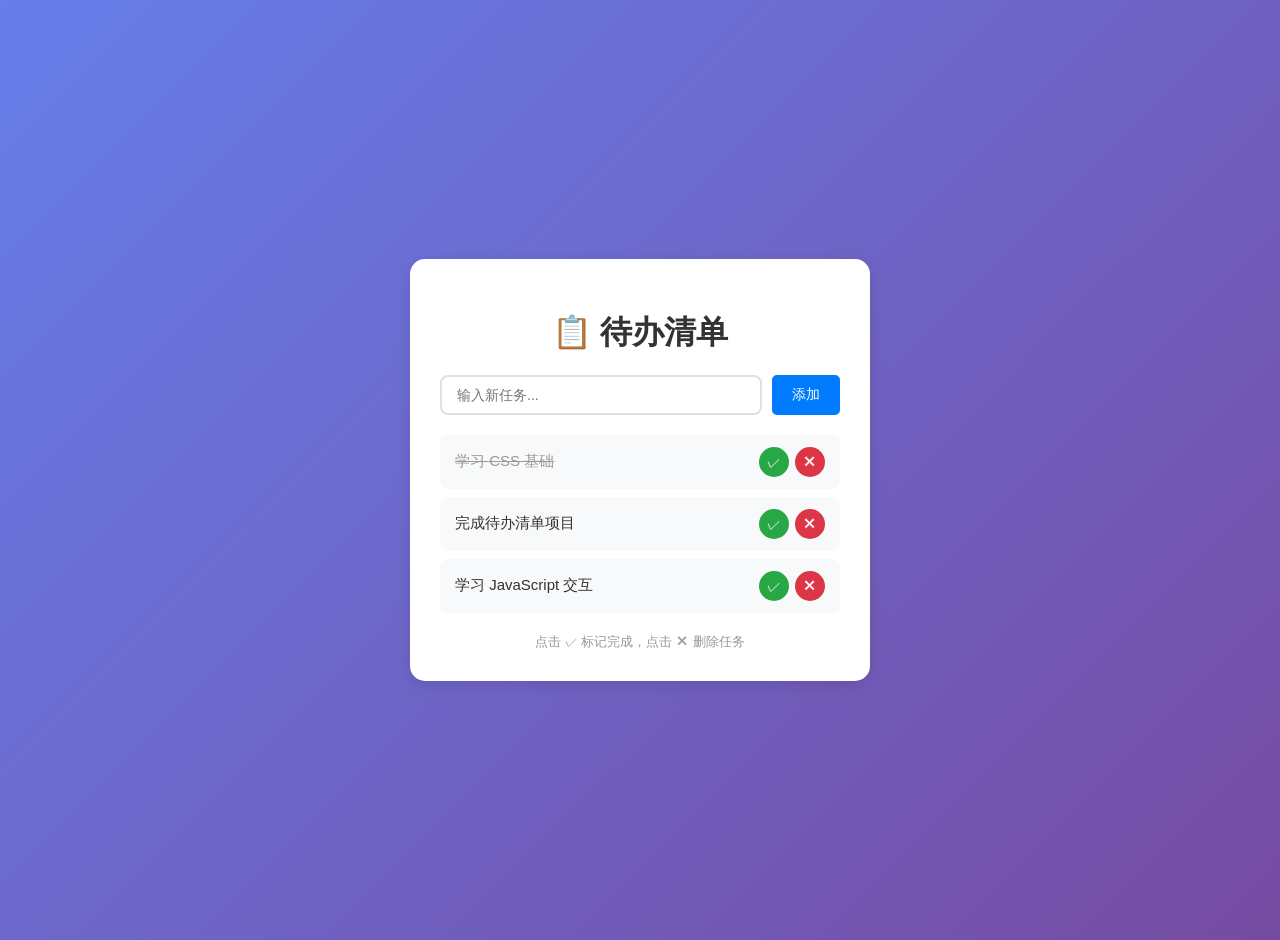
==== todo/index.html @ 0ff5f6ef "初始化" ====
<!DOCTYPE html>
<html lang="zh-CN">
<head>
    <meta charset="UTF-8">
    <meta name="viewport" content="width=device-width, initial-scale=1.0">
    <title>待办清单</title>
    <link rel="stylesheet" href="style.css">
</head>
<body>

    <div class="card">
        <h1>📋 待办清单</h1>

        <div class="input-area">
            <input type="text" id="taskInput" placeholder="输入新任务..." autocomplete="off">
            <button id="addBtn">添加</button>
        </div>

        <ul class="task-list" id="taskList">
            <li>
                <span class="task-text done">学习 CSS 基础</span>
                <div class="task-actions">
                    <button class="toggle-btn" title="标记完成/未完成">✓</button>
                    <button class="delete-btn" title="删除">✕</button>
                </div>
            </li>
            <li>
                <span class="task-text">完成待办清单项目</span>
                <div class="task-actions">
                    <button class="toggle-btn" title="标记完成/未完成">✓</button>
                    <button class="delete-btn" title="删除">✕</button>
                </div>
            </li>
            <li>
                <span class="task-text">学习 JavaScript 交互</span>
                <div class="task-actions">
                    <button class="toggle-btn" title="标记完成/未完成">✓</button>
                    <button class="delete-btn" title="删除">✕</button>
                </div>
            </li>
        </ul>

        <p class="hint">点击 ✓ 标记完成，点击 ✕ 删除任务</p>
    </div>

    <script>
        const taskInput = document.getElementById('taskInput');
        const addBtn = document.getElementById('addBtn');
        const taskList = document.getElementById('taskList');

        // 添加任务
        function addTask() {
            const text = taskInput.value.trim();
            if (!text) return;

            const li = document.createElement('li');
            li.innerHTML = `
                <span class="task-text">${escapeHtml(text)}</span>
                <div class="task-actions">
                    <button class="toggle-btn" title="标记完成/未完成">✓</button>
                    <button class="delete-btn" title="删除">✕</button>
                </div>
            `;

            taskList.appendChild(li);
            taskInput.value = '';
            taskInput.focus();
        }

        // HTML 转义
        function escapeHtml(str) {
            const div = document.createElement('div');
            div.textContent = str;
            return div.innerHTML;
        }

        // 事件委托：切换完成状态 / 删除
        taskList.addEventListener('click', function(e) {
            const btn = e.target;

            if (btn.classList.contains('toggle-btn')) {
                const taskText = btn.closest('li').querySelector('.task-text');
                taskText.classList.toggle('done');
            }

            if (btn.classList.contains('delete-btn')) {
                btn.closest('li').remove();
            }
        });

        // 按钮点击
        addBtn.addEventListener('click', addTask);

        // 回车添加
        taskInput.addEventListener('keydown', function(e) {
            if (e.key === 'Enter') addTask();
        });
    </script>

</body>
</html>
---- todo/style.css ----
/* 页面背景 */
body {
    /* 渐变色：从左上角到右下角，蓝紫色过渡 */
    background: linear-gradient(135deg, #667eea 0%, #764ba2 100%);
    font-family: 'Segoe UI', sans-serif;
    display: flex;
    justify-content: center;
    align-items: center;
    min-height: 100vh;
    margin: 0;
    padding: 20px;
}

/* 卡片容器 */
.card {
    background-color: white;
    width: 400px;
    max-width: 100%;
    padding: 30px;
    border-radius: 15px;
    box-shadow: 0 4px 15px rgba(0, 0, 0, 0.1);
}

/* 标题 */
h1 {
    color: #333;
    text-align: center;
    margin-bottom: 20px;
}

/* 输入区域 */
.input-area {
    display: flex;
    gap: 10px;
    margin-bottom: 20px;
}

.input-area input {
    flex: 1;
    padding: 10px 15px;
    border: 2px solid #e0e0e0;
    border-radius: 8px;
    font-size: 14px;
    font-family: inherit;
    transition: border-color 0.3s;
    outline: none;
}

.input-area input:focus {
    border-color: #007bff;
}

/* 按钮通用 */
button {
    background-color: #007bff;
    color: white;
    border: none;
    padding: 10px 20px;
    border-radius: 5px;
    cursor: pointer;
    font-size: 14px;
    font-family: inherit;
    transition: background 0.3s;
}

button:hover {
    background-color: #0056b3;
}

/* 任务列表 */
.task-list {
    list-style: none;
    padding: 0;
    margin: 0;
}

.task-list li {
    display: flex;
    align-items: center;
    justify-content: space-between;
    padding: 12px 15px;
    margin-bottom: 8px;
    background-color: #f8f9fa;
    border-radius: 8px;
    transition: background 0.3s;
}

.task-list li:hover {
    background-color: #e9ecef;
}

/* 任务文字 */
.task-text {
    font-size: 15px;
    color: #333;
    word-break: break-all;
}

.task-text.done {
    text-decoration: line-through;
    color: #999;
}

/* 任务操作按钮 */
.task-actions {
    display: flex;
    gap: 6px;
    flex-shrink: 0;
    margin-left: 10px;
}

.toggle-btn,
.delete-btn {
    width: 30px;
    height: 30px;
    padding: 0;
    border-radius: 50%;
    font-size: 14px;
    display: flex;
    align-items: center;
    justify-content: center;
}

.toggle-btn {
    background-color: #28a745;
}

.toggle-btn:hover {
    background-color: #1e7e34;
}

.delete-btn {
    background-color: #dc3545;
}

.delete-btn:hover {
    background-color: #bd2130;
}

/* 底部提示 */
.hint {
    text-align: center;
    color: #999;
    font-size: 13px;
    margin-top: 20px;
    margin-bottom: 0;
}
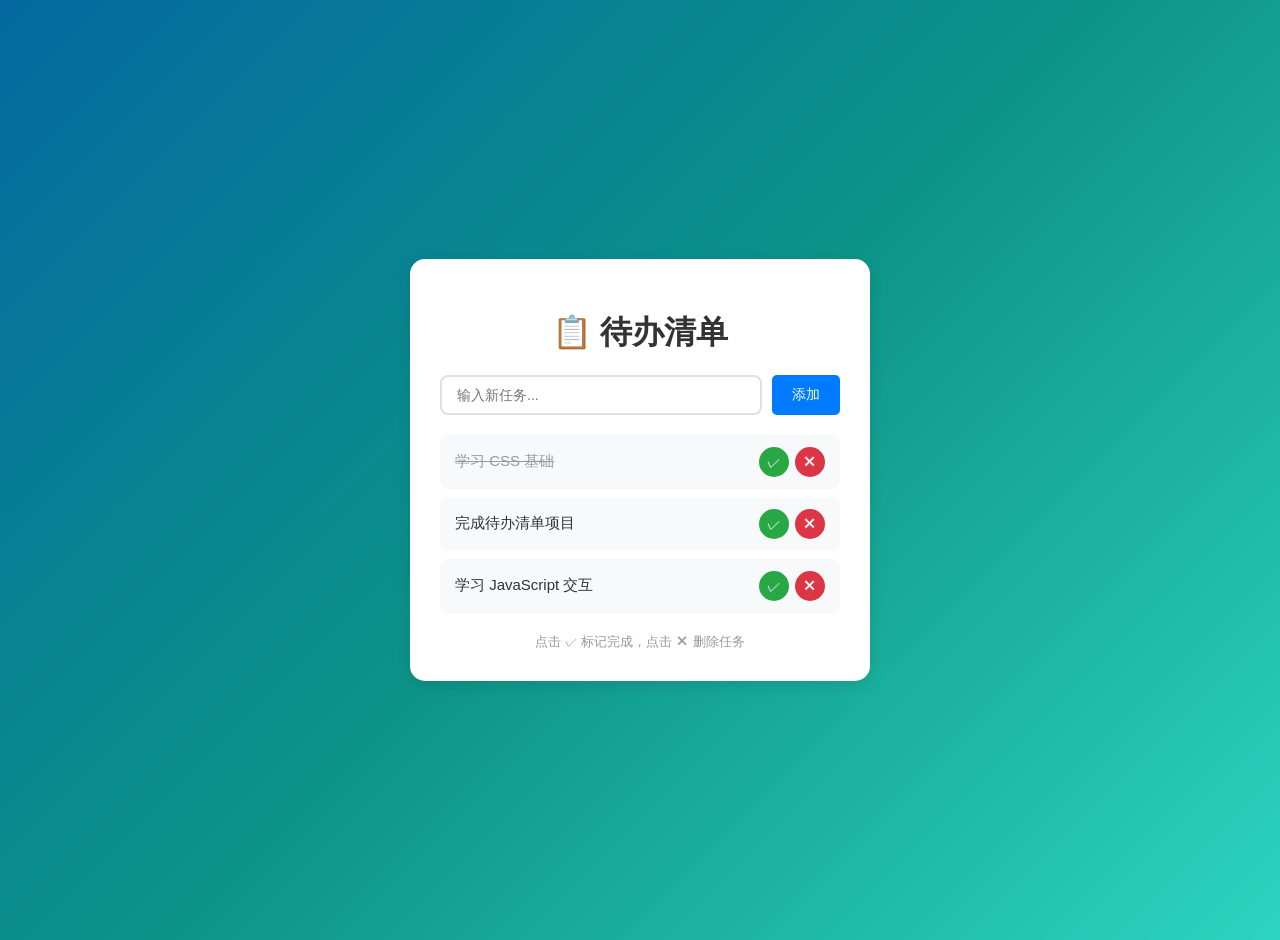
==== commit 4b490319: "修改背景，加入备注" ====
--- a/todo/index.html
+++ b/todo/index.html
@@ -1,29 +1,77 @@
-<!DOCTYPE html>
-<html lang="zh-CN">
+<!DOCTYPE html> <!-- HTML5 文档声明 -->
+<html lang="zh-CN"> <!-- 页面语言：中文 -->
 <head>
-    <meta charset="UTF-8">
-    <meta name="viewport" content="width=device-width, initial-scale=1.0">
-    <title>待办清单</title>
-    <link rel="stylesheet" href="style.css">
+    <meta charset="UTF-8"> <!-- 编码，支持中文 -->
+    <meta name="viewport" content="width=device-width, initial-scale=1.0"> <!-- 移动端适配 -->
+    <title>待办清单</title> <!-- 标签页标题 -->
+    <link rel="stylesheet" href="style.css"> <!-- 引入 CSS：style.css -->
 </head>
-<body>
+<body> <!-- → CSS: body {} 页面背景、居中布局 -->
 
+    <!-- → CSS: .card {} 白色卡片 -->
     <div class="card">
+
+        <!-- → CSS: h1 {} 标题样式 -->
         <h1>📋 待办清单</h1>
 
+        <!-- → CSS: .input-area {} 输入区域横向排列 -->
         <div class="input-area">
+
+            <!--
+              type="text"        → 文本输入框
+              id="taskInput"     → JS 通过这个 id 获取输入内容
+              placeholder        → 灰色占位提示文字
+              autocomplete="off" → 关闭浏览器历史记录下拉
+              → CSS: .input-area input {}      输入框样式
+              → CSS: .input-area input:focus {} 聚焦时边框变蓝
+            -->
             <input type="text" id="taskInput" placeholder="输入新任务..." autocomplete="off">
+
+            <!--
+              id="addBtn" → JS 绑定点击事件
+              → CSS: button {}       蓝色按钮
+              → CSS: button:hover {} 鼠标悬停变深蓝
+            -->
             <button id="addBtn">添加</button>
+
         </div>
 
+        <!--
+          id="taskList" → JS 用事件委托在这里统一监听所有按钮点击
+          → CSS: .task-list {} 去掉列表默认符号
+        -->
         <ul class="task-list" id="taskList">
+
+            <!-- 第 1 条（已完成状态） -->
+            <!-- → CSS: .task-list li {}      每条任务的背景和布局 -->
+            <!-- → CSS: .task-list li:hover {} 鼠标悬停高亮 -->
             <li>
+                <!-- class="done" → 标记已完成，显示删除线 -->
+                <!-- → CSS: .task-text {}      任务文字 -->
+                <!-- → CSS: .task-text.done {}  删除线 + 变灰 -->
                 <span class="task-text done">学习 CSS 基础</span>
+
+                <!-- → CSS: .task-actions {} 按钮容器 -->
                 <div class="task-actions">
+
+                    <!--
+                      class="toggle-btn" → JS 判断：点击后切换 done 类名
+                      → CSS: .toggle-btn {}       绿色圆形按钮
+                      → CSS: .toggle-btn:hover {}  悬停变深绿
+                    -->
                     <button class="toggle-btn" title="标记完成/未完成">✓</button>
+
+                    <!--
+                      class="delete-btn" → JS 判断：点击后删除整条任务
+                      → CSS: .delete-btn {}       红色圆形按钮
+                      → CSS: .delete-btn:hover {}  悬停变深红
+                    -->
                     <button class="delete-btn" title="删除">✕</button>
+
                 </div>
             </li>
+
+            <!-- 第 2 条（未完成） -->
             <li>
                 <span class="task-text">完成待办清单项目</span>
                 <div class="task-actions">
@@ -31,6 +79,8 @@
                     <button class="delete-btn" title="删除">✕</button>
                 </div>
             </li>
+
+            <!-- 第 3 条（未完成） -->
             <li>
                 <span class="task-text">学习 JavaScript 交互</span>
                 <div class="task-actions">
@@ -38,22 +88,28 @@
                     <button class="delete-btn" title="删除">✕</button>
                 </div>
             </li>
+
         </ul>
 
+        <!-- → CSS: .hint {} 灰色小字 -->
         <p class="hint">点击 ✓ 标记完成，点击 ✕ 删除任务</p>
+
     </div>
 
+    <!-- ===== JavaScript ===== -->
     <script>
-        const taskInput = document.getElementById('taskInput');
-        const addBtn = document.getElementById('addBtn');
-        const taskList = document.getElementById('taskList');
+        // --- 获取页面元素 ---
+        const taskInput = document.getElementById('taskInput'); // 输入框
+        const addBtn    = document.getElementById('addBtn');    // 添加按钮
+        const taskList  = document.getElementById('taskList');  // 任务列表容器
 
-        // 添加任务
+        // --- 添加新任务 ---
         function addTask() {
-            const text = taskInput.value.trim();
-            if (!text) return;
+            const text = taskInput.value.trim(); // trim() 去掉首尾空格
+            if (!text) return; // 空内容则退出
 
-            const li = document.createElement('li');
+            const li = document.createElement('li'); // 创建新的 <li>
+            // 设置 li 的内部 HTML（escapeHtml 防止恶意代码注入）
             li.innerHTML = `
                 <span class="task-text">${escapeHtml(text)}</span>
                 <div class="task-actions">
@@ -62,36 +118,42 @@
                 </div>
             `;
 
-            taskList.appendChild(li);
-            taskInput.value = '';
-            taskInput.focus();
+            taskList.appendChild(li); // 插入到列表末尾
+            taskInput.value = '';     // 清空输入框
+            taskInput.focus();        // 光标回到输入框
         }
 
-        // HTML 转义
+        // --- 安全转义：把用户输入转成纯文本，防止 XSS 攻击 ---
         function escapeHtml(str) {
             const div = document.createElement('div');
-            div.textContent = str;
-            return div.innerHTML;
+            div.textContent = str; // textContent 自动转义特殊字符
+            return div.innerHTML;  // 取出安全字符串
         }
 
-        // 事件委托：切换完成状态 / 删除
+        // --- 事件委托：监听整个列表的点击 ---
+        // 原理：点击 li 内的按钮，事件会"冒泡"到父级 ul
+        // 好处：新添加的按钮不用单独绑定，自动响应
         taskList.addEventListener('click', function(e) {
-            const btn = e.target;
+            const btn = e.target; // 实际被点击的元素
 
+            // 点击 ✓ → 切换任务完成状态
             if (btn.classList.contains('toggle-btn')) {
+                // 找到按钮所在的 li，再找到里面的 .task-text
                 const taskText = btn.closest('li').querySelector('.task-text');
+                // toggle: 有 done 类就移除，没有就添加
                 taskText.classList.toggle('done');
             }
 
+            // 点击 ✕ → 删除整条任务
             if (btn.classList.contains('delete-btn')) {
-                btn.closest('li').remove();
+                btn.closest('li').remove(); // 从 DOM 中移除
             }
         });
 
-        // 按钮点击
+        // --- 点击添加按钮 → 调用 addTask ---
         addBtn.addEventListener('click', addTask);
 
-        // 回车添加
+        // --- 在输入框按回车 → 也调用 addTask ---
         taskInput.addEventListener('keydown', function(e) {
             if (e.key === 'Enter') addTask();
         });
--- a/todo/style.css
+++ b/todo/style.css
@@ -1,7 +1,7 @@
 /* 页面背景 */
 body {
-    /* 渐变色：从左上角到右下角，蓝紫色过渡 */
-    background: linear-gradient(135deg, #667eea 0%, #764ba2 100%);
+    /* 蓝绿渐变：深海蓝 → 青碧色，高级感 */
+    background: linear-gradient(135deg, #0369a1 0%, #0d9488 50%, #2dd4bf 100%);
     font-family: 'Segoe UI', sans-serif;
     display: flex;
     justify-content: center;
@@ -35,6 +35,7 @@
     margin-bottom: 20px;
 }
 
+/* 输入框 */
 .input-area input {
     flex: 1;
     padding: 10px 15px;
@@ -46,6 +47,7 @@
     outline: none;
 }
 
+/* 输入框获得焦点时 */
 .input-area input:focus {
     border-color: #007bff;
 }
@@ -63,6 +65,7 @@
     transition: background 0.3s;
 }
 
+/* 按钮悬停效果 */
 button:hover {
     background-color: #0056b3;
 }
@@ -74,6 +77,7 @@
     margin: 0;
 }
 
+/* 每条任务 */
 .task-list li {
     display: flex;
     align-items: center;
@@ -85,6 +89,7 @@
     transition: background 0.3s;
 }
 
+/* 任务悬停高亮 */
 .task-list li:hover {
     background-color: #e9ecef;
 }
@@ -96,6 +101,7 @@
     word-break: break-all;
 }
 
+/* 已完成任务（删除线 + 灰色） */
 .task-text.done {
     text-decoration: line-through;
     color: #999;
@@ -109,6 +115,7 @@
     margin-left: 10px;
 }
 
+/* 操作按钮通用样式（圆形） */
 .toggle-btn,
 .delete-btn {
     width: 30px;
@@ -121,18 +128,22 @@
     justify-content: center;
 }
 
+/* 完成按钮（绿色） */
 .toggle-btn {
     background-color: #28a745;
 }
 
+/* 完成按钮悬停 */
 .toggle-btn:hover {
     background-color: #1e7e34;
 }
 
+/* 删除按钮（红色） */
 .delete-btn {
     background-color: #dc3545;
 }
 
+/* 删除按钮悬停 */
 .delete-btn:hover {
     background-color: #bd2130;
 }
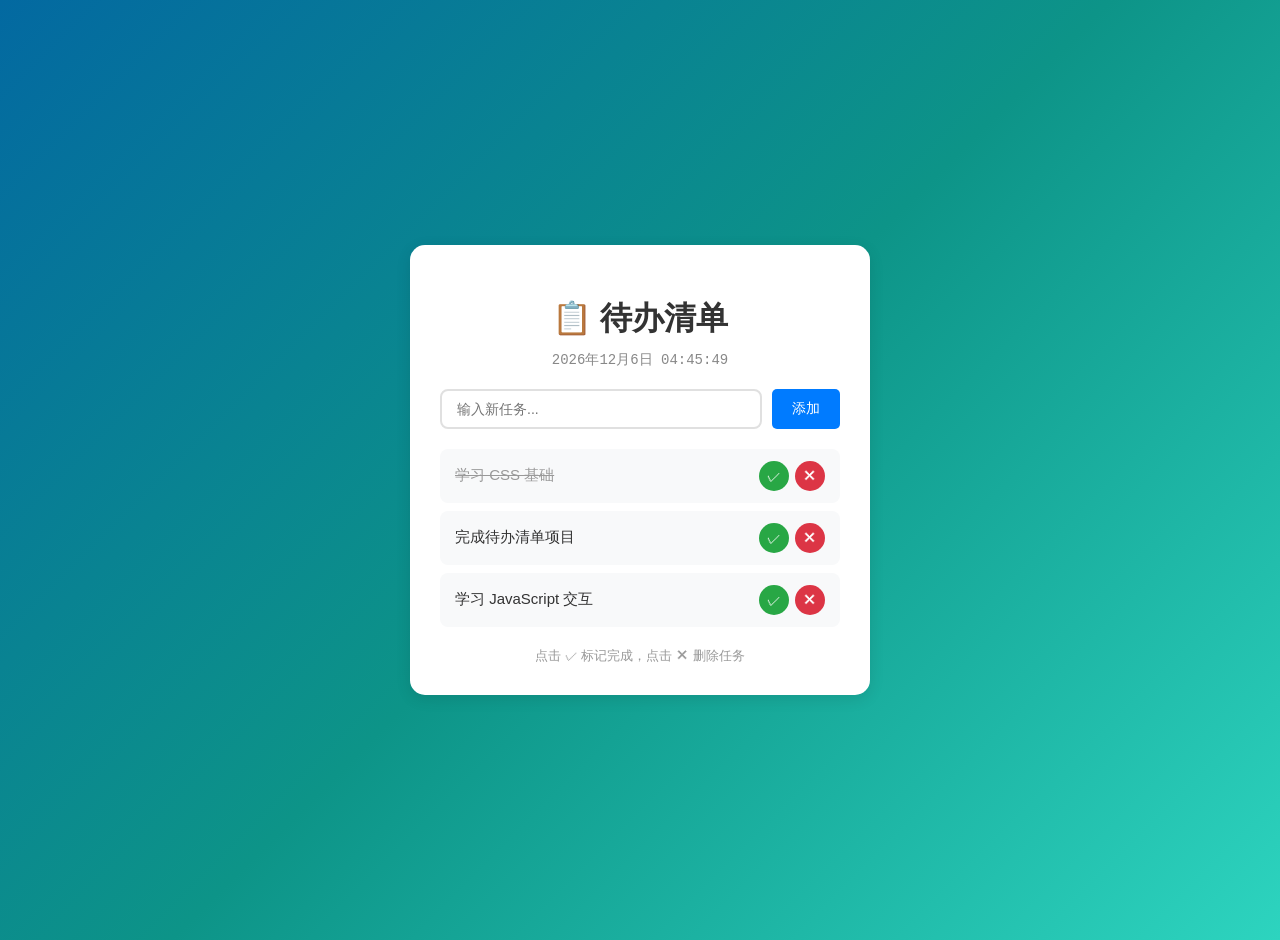
==== commit 3cf71580: "加入时间显示" ====
--- a/todo/index.html
+++ b/todo/index.html
@@ -13,6 +13,10 @@
 
         <!-- → CSS: h1 {} 标题样式 -->
         <h1>📋 待办清单</h1>
+
+        <!-- 实时时钟 -->
+        <!-- → CSS: .clock {} 时间显示样式 -->
+        <div class="clock" id="clock">--</div>
 
         <!-- → CSS: .input-area {} 输入区域横向排列 -->
         <div class="input-area">
@@ -157,6 +161,21 @@
         taskInput.addEventListener('keydown', function(e) {
             if (e.key === 'Enter') addTask();
         });
+
+        // --- 实时时钟：每秒更新一次 ---
+        function updateClock() {
+            const now = new Date(); // 获取当前时间
+            const y = now.getFullYear();           // 年：2026
+            const m = now.getMonth() + 1;          // 月：0-11 → 需要 +1
+            const d = now.getDate();                // 日
+            const h = String(now.getHours()).padStart(2, '0');    // 时（补零到两位）
+            const min = String(now.getMinutes()).padStart(2, '0'); // 分
+            const s = String(now.getSeconds()).padStart(2, '0');   // 秒
+            document.getElementById('clock').textContent =
+                `${y}年${m}月${d}日 ${h}:${min}:${s}`;
+        }
+        updateClock(); // 页面加载时立刻显示
+        setInterval(updateClock, 1000); // 每 1000 毫秒（1 秒）执行一次
     </script>
 
 </body>
--- a/todo/style.css
+++ b/todo/style.css
@@ -25,7 +25,16 @@
 h1 {
     color: #333;
     text-align: center;
+    margin-bottom: 10px;
+}
+
+/* 实时时钟 */
+.clock {
+    text-align: center;
+    font-size: 14px;
+    color: #888;
     margin-bottom: 20px;
+    font-family: 'Consolas', 'Courier New', monospace; /* 等宽字体，数字对齐更好看 */
 }
 
 /* 输入区域 */
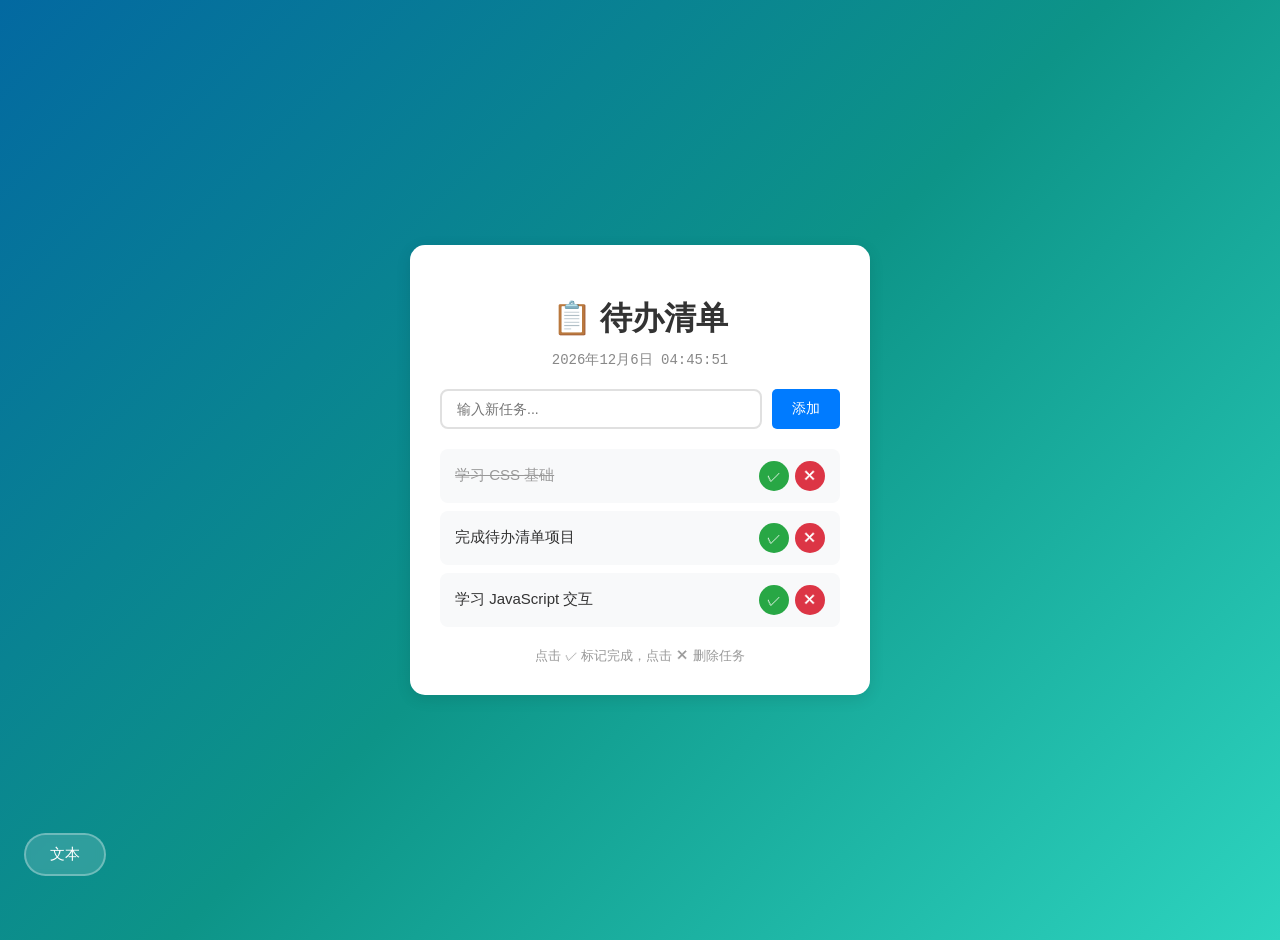
==== commit f6d5e51b: "css文本学习" ====
--- a/todo/index.html
+++ b/todo/index.html
@@ -178,5 +178,6 @@
         setInterval(updateClock, 1000); // 每 1000 毫秒（1 秒）执行一次
     </script>
 
+<a href=text.html class=nav-text-btn>文本</a>
 </body>
 </html>
--- a/todo/style.css
+++ b/todo/style.css
@@ -165,3 +165,27 @@
     margin-top: 20px;
     margin-bottom: 0;
 }
+
+/* 底部导航按钮 */
+.nav-text-btn {
+    position: fixed;
+    bottom: 24px;
+    left: 24px;
+    background: rgba(255,255,255,0.15);
+    color: #fff;
+    border: 2px solid rgba(255,255,255,0.3);
+    padding: 10px 24px;
+    border-radius: 30px;
+    font-size: 15px;
+    cursor: pointer;
+    text-decoration: none;
+    transition: all 0.3s;
+    backdrop-filter: blur(4px);
+    z-index: 100;
+    font-family: inherit;
+}
+.nav-text-btn:hover {
+    background: rgba(255,255,255,0.3);
+    border-color: rgba(255,255,255,0.6);
+    transform: scale(1.05);
+}
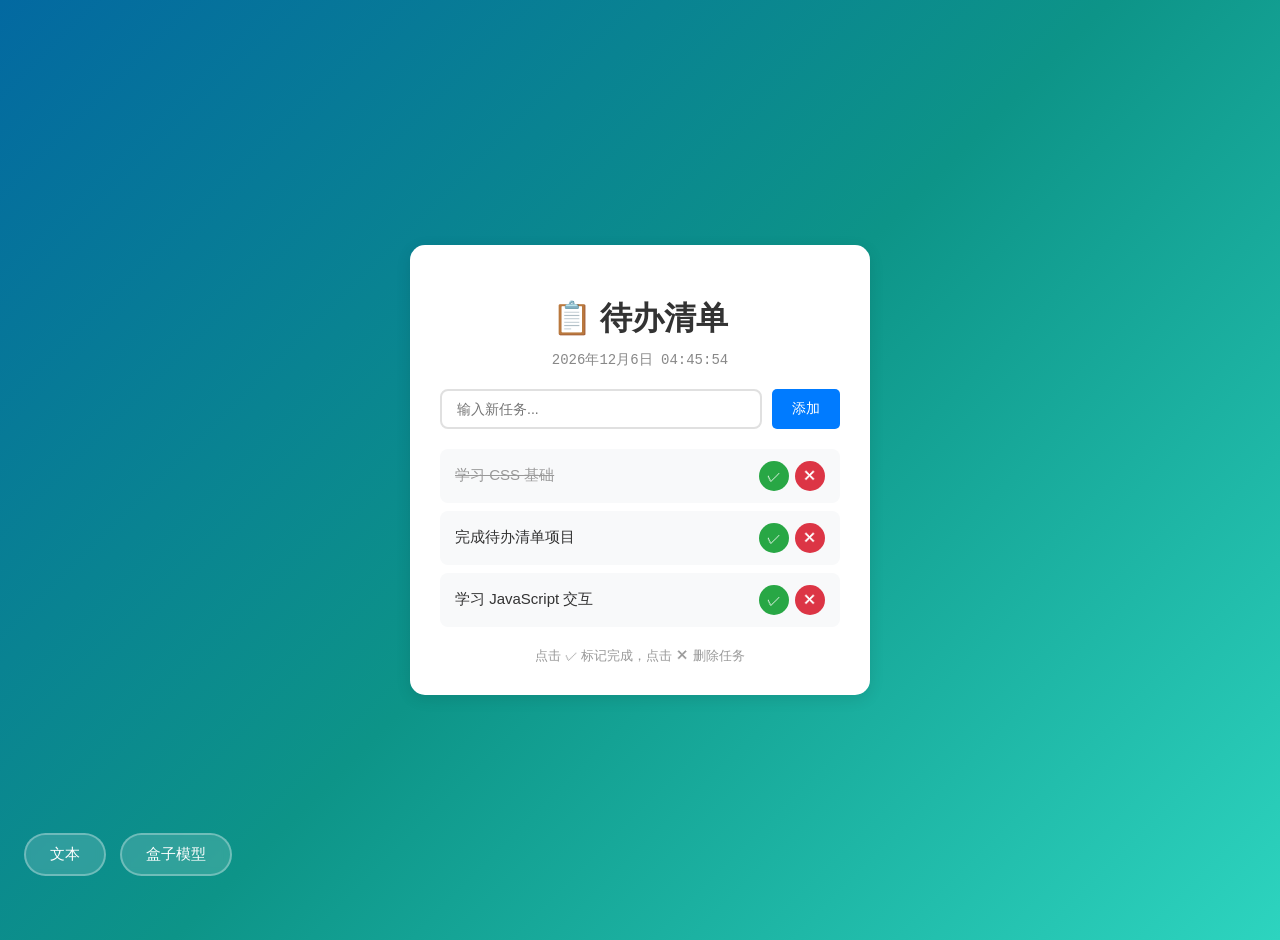
==== commit 08f58554: "盒子模型" ====
--- a/todo/index.html
+++ b/todo/index.html
@@ -179,5 +179,6 @@
     </script>
 
 <a href=text.html class=nav-text-btn>文本</a>
+<a href=box.html class=nav-text-btn style=left:120px>盒子模型</a>
 </body>
 </html>
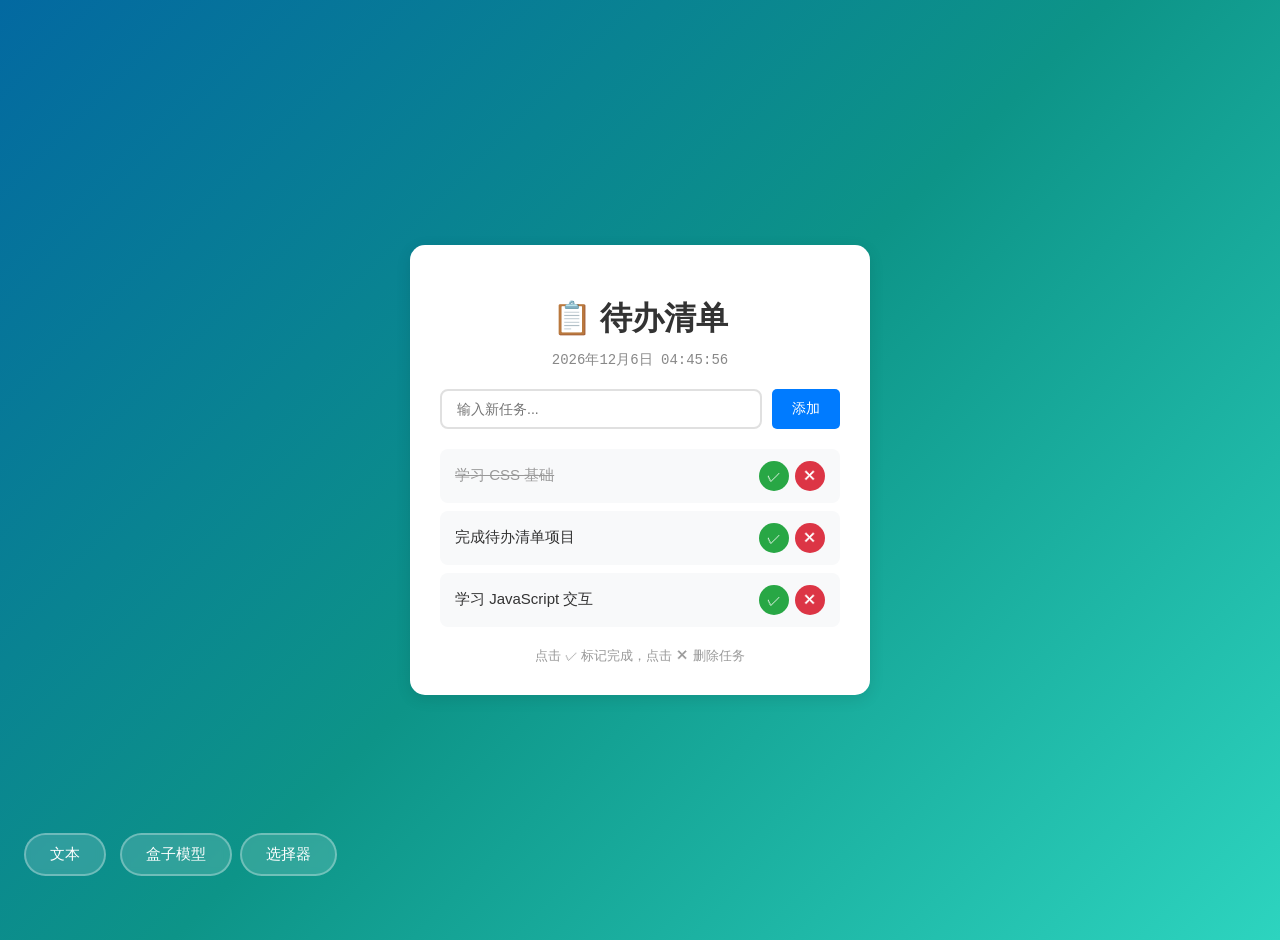
==== commit cb2c1fab: "增加选择器，盒子添加工具提示（小箭头）" ====
--- a/todo/index.html
+++ b/todo/index.html
@@ -179,6 +179,10 @@
     </script>
 
 <a href=text.html class=nav-text-btn>文本</a>
-<a href=box.html class=nav-text-btn style=left:120px>盒子模型</a>
+<span class=nav-btn-wrapper style=left:120px>
+  <a href=box.html class=nav-text-btn>盒子模型</a>
+  <span class=tooltip>盒子<span class=arrow></span></span>
+</span>
+<a href=selector.html class=nav-text-btn style=left:240px>选择器</a>
 </body>
 </html>
--- a/todo/style.css
+++ b/todo/style.css
@@ -189,3 +189,49 @@
     border-color: rgba(255,255,255,0.6);
     transform: scale(1.05);
 }
+
+/* 导航按钮包装器（带 tooltip） */
+.nav-btn-wrapper {
+    position: fixed;
+    bottom: 24px;
+}
+
+.nav-btn-wrapper .nav-text-btn {
+    position: static;
+    display: inline-flex;
+    align-items: center;
+}
+
+/* 提示框：默认隐藏，悬停时显示 */
+.nav-btn-wrapper .tooltip {
+    visibility: hidden;
+    opacity: 0;
+    position: absolute;
+    bottom: calc(100% + 8px);  /* 在按钮上方 */
+    left: 50%;
+    transform: translateX(-50%);
+    background: #1e293b;
+    color: #fff;
+    padding: 6px 14px;
+    border-radius: 6px;
+    font-size: 13px;
+    white-space: nowrap;
+    transition: opacity 0.2s, visibility 0.2s;
+    z-index: 200;
+}
+
+/* 小箭头：用边框构造三角形 */
+.nav-btn-wrapper .tooltip .arrow {
+    position: absolute;
+    top: 100%;         /* 紧贴 tooltip 底部 */
+    left: 50%;
+    margin-left: -6px;
+    border: 6px solid transparent;
+    border-top-color: #1e293b;  /* 只有上边框有颜色 → 向下三角形 */
+}
+
+/* 悬停时显示 tooltip */
+.nav-btn-wrapper:hover .tooltip {
+    visibility: visible;
+    opacity: 1;
+}
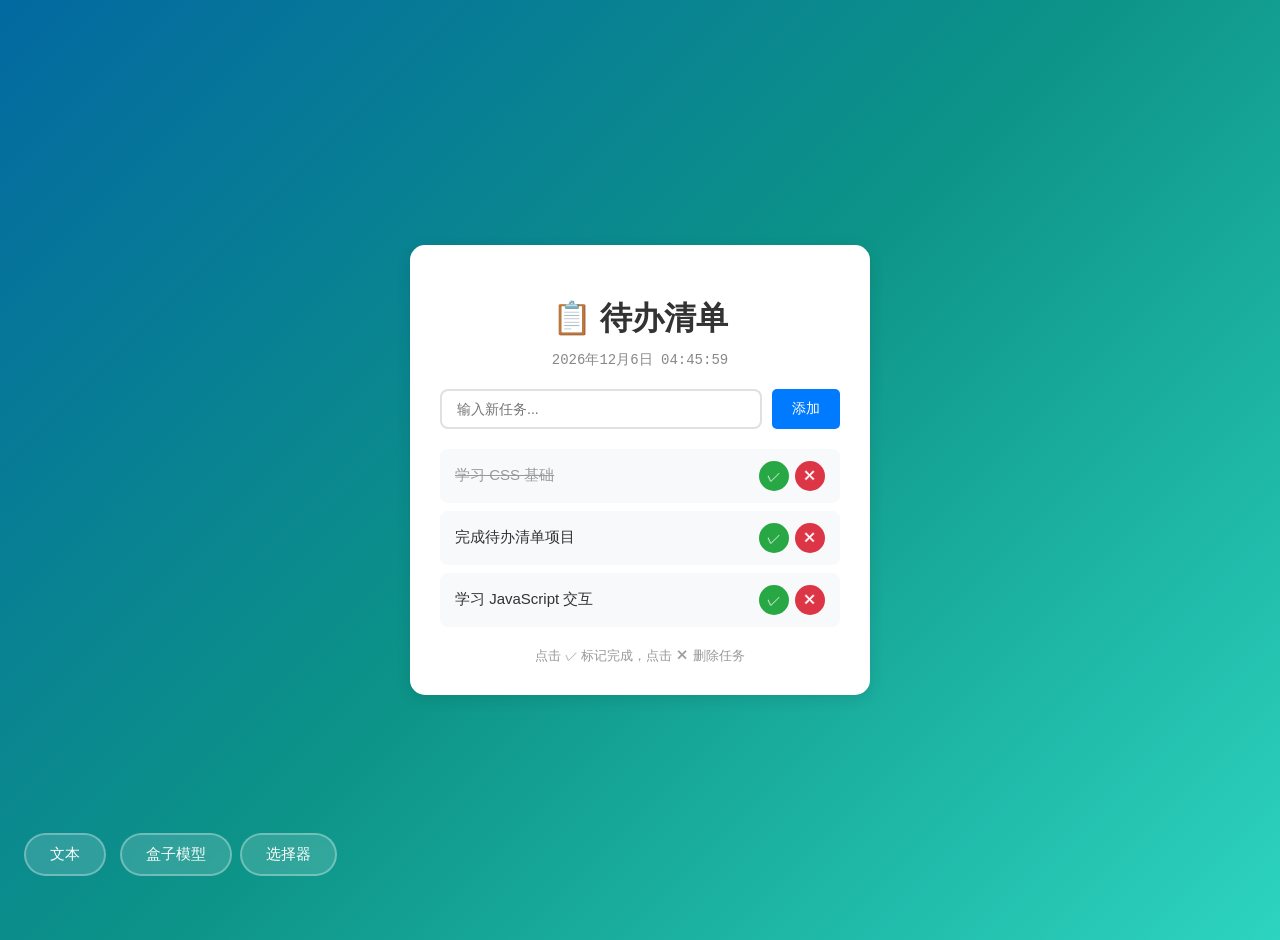
==== commit 3818f1c6: "优化文件架构，优化代码展示" ====
--- a/todo/index.html
+++ b/todo/index.html
@@ -4,7 +4,7 @@
     <meta charset="UTF-8"> <!-- 编码，支持中文 -->
     <meta name="viewport" content="width=device-width, initial-scale=1.0"> <!-- 移动端适配 -->
     <title>待办清单</title> <!-- 标签页标题 -->
-    <link rel="stylesheet" href="style.css"> <!-- 引入 CSS：style.css -->
+    <link rel="stylesheet" href="css/style.css"> <!-- 引入 CSS：style.css -->
 </head>
 <body> <!-- → CSS: body {} 页面背景、居中布局 -->
 
@@ -178,11 +178,11 @@
         setInterval(updateClock, 1000); // 每 1000 毫秒（1 秒）执行一次
     </script>
 
-<a href=text.html class=nav-text-btn>文本</a>
-<span class=nav-btn-wrapper style=left:120px>
-  <a href=box.html class=nav-text-btn>盒子模型</a>
+<a href=pages/text.html class=nav-text-btn>文本</a>
+<div class=nav-btn-wrapper style=left:120px>
+  <a href=pages/box.html class=nav-text-btn>盒子模型</a>
   <span class=tooltip>盒子<span class=arrow></span></span>
-</span>
-<a href=selector.html class=nav-text-btn style=left:240px>选择器</a>
+</div>
+<a href=pages/selector.html class=nav-text-btn style=left:240px>选择器</a>
 </body>
 </html>
--- a/todo/css/style.css
+++ b/todo/css/style.css
@@ -0,0 +1,240 @@
+/* 页面背景 */
+body {
+    /* 蓝绿渐变：深海蓝 → 青碧色，高级感 */
+    background: linear-gradient(135deg, #0369a1 0%, #0d9488 50%, #2dd4bf 100%);
+    font-family: 'Segoe UI', sans-serif;
+    display: flex;
+    justify-content: center;
+    align-items: center;
+    min-height: 100vh;
+    margin: 0;
+    padding: 20px;
+}
+
+/* 卡片容器 */
+.card {
+    background-color: white;
+    width: 400px;
+    max-width: 100%;
+    padding: 30px;
+    border-radius: 15px;
+    box-shadow: 0 4px 15px rgba(0, 0, 0, 0.1);
+}
+
+/* 标题 */
+h1 {
+    color: #333;
+    text-align: center;
+    margin-bottom: 10px;
+}
+
+/* 实时时钟 */
+.clock {
+    text-align: center;
+    font-size: 14px;
+    color: #888;
+    margin-bottom: 20px;
+    font-family: 'Consolas', 'Courier New', monospace; /* 等宽字体，数字对齐更好看 */
+}
+
+/* 输入区域 */
+.input-area {
+    display: flex;
+    gap: 10px;
+    margin-bottom: 20px;
+}
+
+/* 输入框 */
+.input-area input {
+    flex: 1;
+    padding: 10px 15px;
+    border: 2px solid #e0e0e0;
+    border-radius: 8px;
+    font-size: 14px;
+    font-family: inherit;
+    transition: border-color 0.3s;
+    outline: none;
+}
+
+/* 输入框获得焦点时 */
+.input-area input:focus {
+    border-color: #007bff;
+}
+
+/* 按钮通用 */
+button {
+    background-color: #007bff;
+    color: white;
+    border: none;
+    padding: 10px 20px;
+    border-radius: 5px;
+    cursor: pointer;
+    font-size: 14px;
+    font-family: inherit;
+    transition: background 0.3s;
+}
+
+/* 按钮悬停效果 */
+button:hover {
+    background-color: #0056b3;
+}
+
+/* 任务列表 */
+.task-list {
+    list-style: none;
+    padding: 0;
+    margin: 0;
+}
+
+/* 每条任务 */
+.task-list li {
+    display: flex;
+    align-items: center;
+    justify-content: space-between;
+    padding: 12px 15px;
+    margin-bottom: 8px;
+    background-color: #f8f9fa;
+    border-radius: 8px;
+    transition: background 0.3s;
+}
+
+/* 任务悬停高亮 */
+.task-list li:hover {
+    background-color: #e9ecef;
+}
+
+/* 任务文字 */
+.task-text {
+    font-size: 15px;
+    color: #333;
+    word-break: break-all;
+}
+
+/* 已完成任务（删除线 + 灰色） */
+.task-text.done {
+    text-decoration: line-through;
+    color: #999;
+}
+
+/* 任务操作按钮 */
+.task-actions {
+    display: flex;
+    gap: 6px;
+    flex-shrink: 0;
+    margin-left: 10px;
+}
+
+/* 操作按钮通用样式（圆形） */
+.toggle-btn,
+.delete-btn {
+    width: 30px;
+    height: 30px;
+    padding: 0;
+    border-radius: 50%;
+    font-size: 14px;
+    display: flex;
+    align-items: center;
+    justify-content: center;
+}
+
+/* 完成按钮（绿色） */
+.toggle-btn {
+    background-color: #28a745;
+}
+
+/* 完成按钮悬停 */
+.toggle-btn:hover {
+    background-color: #1e7e34;
+}
+
+/* 删除按钮（红色） */
+.delete-btn {
+    background-color: #dc3545;
+}
+
+/* 删除按钮悬停 */
+.delete-btn:hover {
+    background-color: #bd2130;
+}
+
+/* 底部提示 */
+.hint {
+    text-align: center;
+    color: #999;
+    font-size: 13px;
+    margin-top: 20px;
+    margin-bottom: 0;
+}
+
+/* 底部导航按钮 */
+.nav-text-btn {
+    position: fixed;
+    bottom: 24px;
+    left: 24px;
+    background: rgba(255,255,255,0.15);
+    color: #fff;
+    border: 2px solid rgba(255,255,255,0.3);
+    padding: 10px 24px;
+    border-radius: 30px;
+    font-size: 15px;
+    cursor: pointer;
+    text-decoration: none;
+    transition: all 0.3s;
+    backdrop-filter: blur(4px);
+    z-index: 100;
+    font-family: inherit;
+}
+.nav-text-btn:hover {
+    background: rgba(255,255,255,0.3);
+    border-color: rgba(255,255,255,0.6);
+    transform: scale(1.05);
+}
+
+/* 导航按钮包装器（带 tooltip） */
+.nav-btn-wrapper {
+    position: fixed;
+    bottom: 24px;
+    width: fit-content;
+}
+
+.nav-btn-wrapper .nav-text-btn {
+    position: static;
+    display: inline-flex;
+    align-items: center;
+}
+
+/* 提示框：默认隐藏，悬停时显示 */
+.nav-btn-wrapper .tooltip {
+    visibility: hidden;
+    opacity: 0;
+    position: absolute;
+    bottom: calc(100% + 10px);
+    left: 50%;
+    z-index: 200;
+    transform: translateX(-50%);
+    background: #1e293b;
+    color: #fff;
+    padding: 6px 14px;
+    border-radius: 6px;
+    font-size: 13px;
+    white-space: nowrap;
+    transition: opacity 0.2s, visibility 0.2s;
+    z-index: 200;
+}
+
+/* 小箭头：用边框构造三角形 */
+.nav-btn-wrapper .tooltip .arrow {
+    position: absolute;
+    top: 100%;         /* 紧贴 tooltip 底部 */
+    left: 50%;
+    margin-left: -6px;
+    border: 6px solid transparent;
+    border-top-color: #1e293b;  /* 只有上边框有颜色 → 向下三角形 */
+}
+
+/* 悬停时显示 tooltip */
+.nav-btn-wrapper:hover .tooltip,
+.nav-btn-wrapper .nav-text-btn:hover + .tooltip {
+    visibility: visible;
+    opacity: 1;
+}
